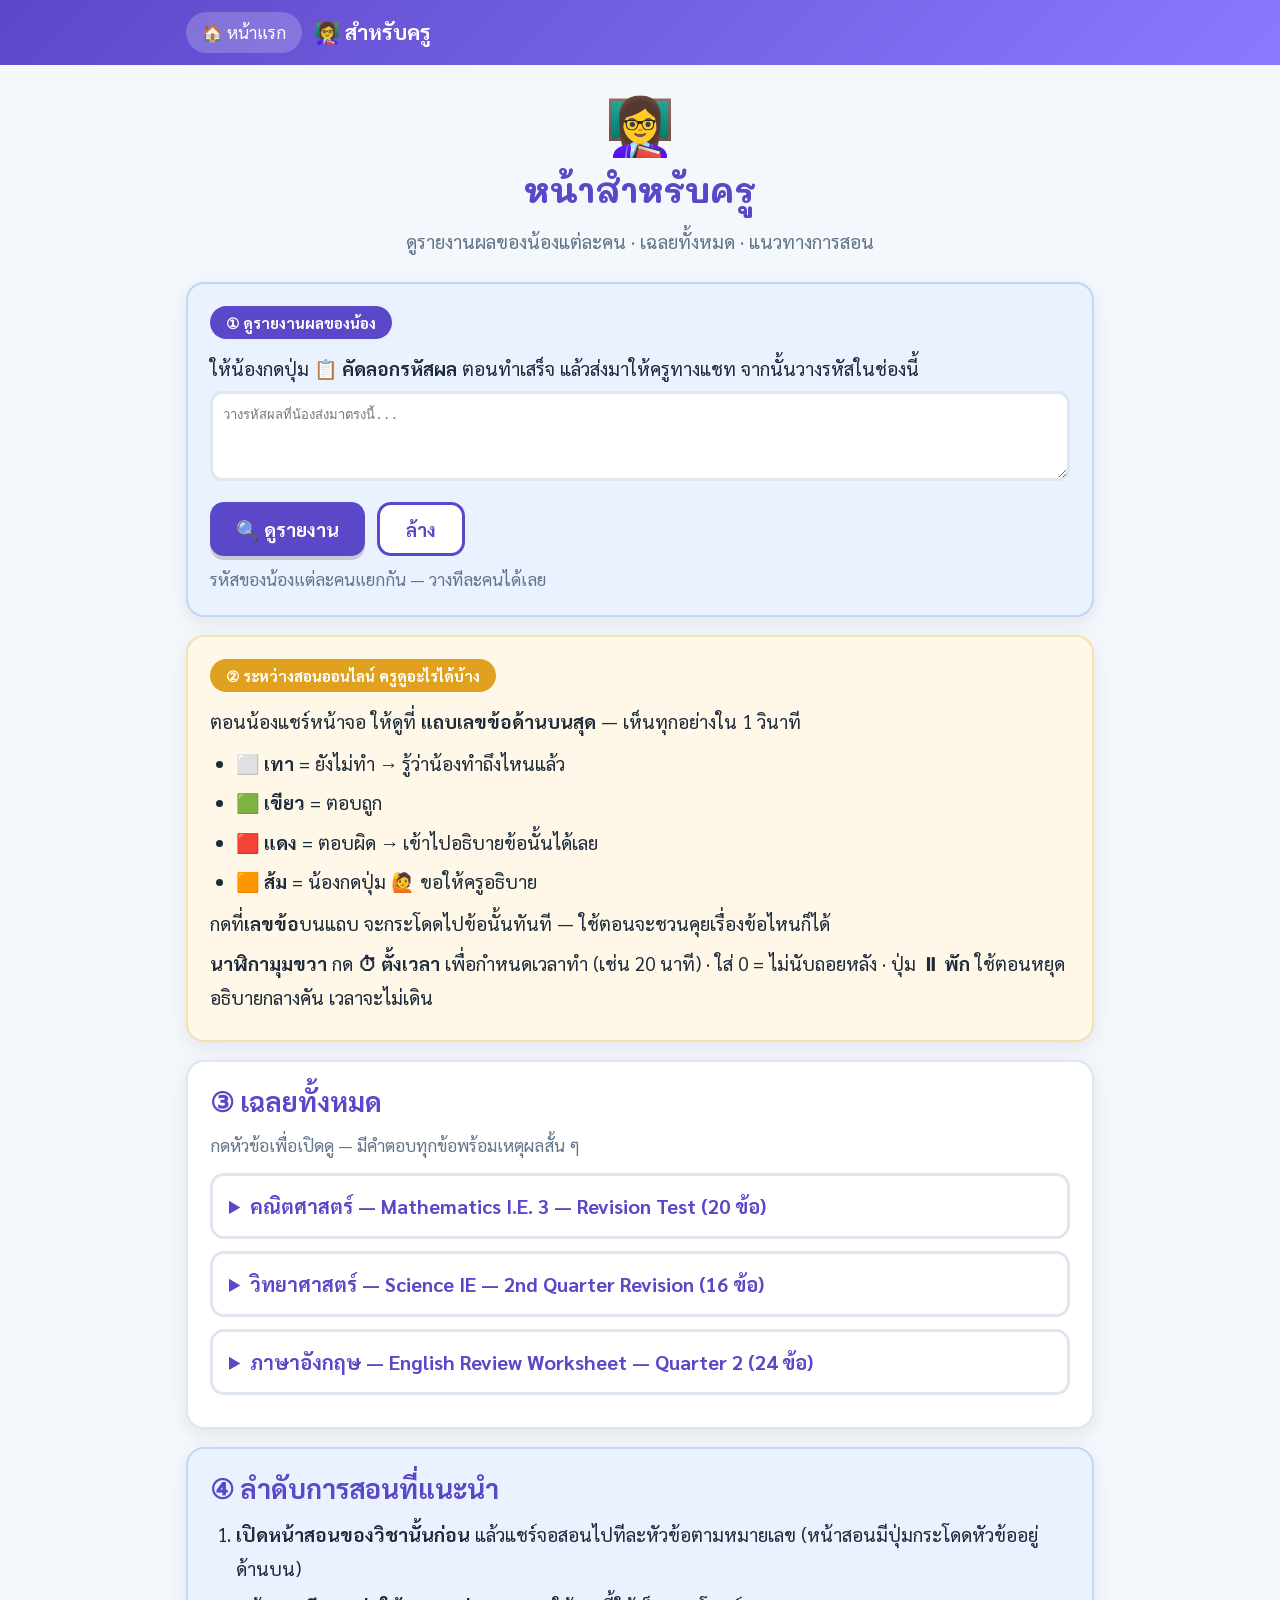
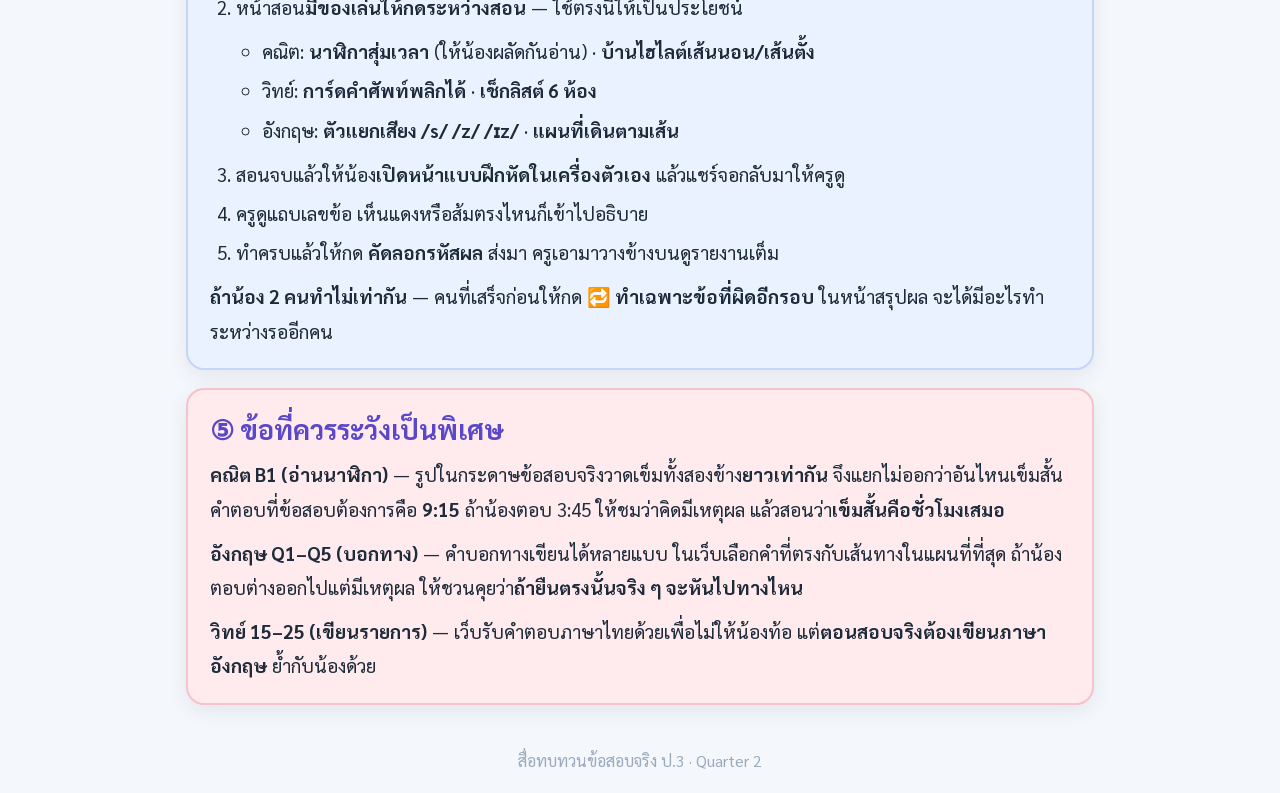
==== teacher.html @ d0d7b9e1 "Add files via upload" ====
<!DOCTYPE html>
<html lang="th">
<head>
<meta charset="utf-8">
<meta name="viewport" content="width=device-width, initial-scale=1, viewport-fit=cover">
<title>สำหรับครู — ทบทวนข้อสอบจริง ป.3</title>
<link rel="preconnect" href="https://fonts.googleapis.com">
<link rel="preconnect" href="https://fonts.gstatic.com" crossorigin>
<link href="https://fonts.googleapis.com/css2?family=Sarabun:wght@400;700&family=Mali:wght@600;700&family=Nunito:wght@700;800&display=swap" rel="stylesheet">
<link rel="stylesheet" href="assets/style.css">
<style>
  body.home { --theme:#5b48c8; --theme2:#8b7aff; }
  .rt { width:100%; border-collapse:collapse; margin:12px 0; font-size:17px; }
  .rt th, .rt td { border:2px solid var(--line); padding:7px 10px; text-align:left; }
  .rt th { background:#efecff; color:#4a38b0; }
  .rt tr.wrong td { background:#fff2f4; }
  .rt tr.slow td { background:#fff8e6; }
  .rt .badge { border-radius:999px; padding:2px 10px; font-size:15px; font-weight:700; }
  .b-ok { background:#d6f7e5; color:#0b6b3c; }
  .b-no { background:#ffe0e5; color:#9c1028; }
  .b-part { background:#e6f7ee; color:#0b6b3c; }
  .b-help { background:#ffeccd; color:#a35c00; }
  .keytable td, .keytable th { font-size:16px; padding:6px 9px; }
  .keytable .ans { color:var(--ok); font-weight:800; }
  details { background:#fff; border:3px solid var(--line); border-radius:14px; padding:12px 16px; margin:12px 0; }
  summary { font-weight:700; font-size:20px; cursor:pointer; color:var(--theme); }
</style>
</head>
<body class="home">

<header class="topbar">
  <div class="wrap">
    <a class="back" href="index.html">🏠 หน้าแรก</a>
    <h1>👩‍🏫 สำหรับครู</h1>
  </div>
</header>

<main class="wrap">

  <div class="hero">
    <div class="emoji">👩‍🏫</div>
    <h1>หน้าสำหรับครู</h1>
    <p>ดูรายงานผลของน้องแต่ละคน · เฉลยทั้งหมด · แนวทางการสอน</p>
  </div>

  <div class="card key">
    <span class="label">① ดูรายงานผลของน้อง</span>
    <p style="margin:6px 0">ให้น้องกดปุ่ม <b>📋 คัดลอกรหัสผล</b> ตอนทำเสร็จ แล้วส่งมาให้ครูทางแชท
      จากนั้นวางรหัสในช่องนี้</p>
    <textarea class="code" id="codeIn" placeholder="วางรหัสผลที่น้องส่งมาตรงนี้..."></textarea>
    <div class="btn-row" style="margin:12px 0 0">
      <button class="btn" id="go">🔍 ดูรายงาน</button>
      <button class="btn ghost" id="clr">ล้าง</button>
    </div>
    <p class="th" style="margin:8px 0 0">รหัสของน้องแต่ละคนแยกกัน — วางทีละคนได้เลย</p>
  </div>

  <div class="card" id="report" style="display:none"></div>

  <div class="card tip">
    <span class="label">② ระหว่างสอนออนไลน์ ครูดูอะไรได้บ้าง</span>
    <p style="margin:6px 0">ตอนน้องแชร์หน้าจอ ให้ดูที่ <b>แถบเลขข้อด้านบนสุด</b> — เห็นทุกอย่างใน 1 วินาที</p>
    <ul style="margin:8px 0">
      <li><b>⬜ เทา</b> = ยังไม่ทำ → รู้ว่าน้องทำถึงไหนแล้ว</li>
      <li><b>🟩 เขียว</b> = ตอบถูก</li>
      <li><b>🟥 แดง</b> = ตอบผิด → เข้าไปอธิบายข้อนั้นได้เลย</li>
      <li><b>🟧 ส้ม</b> = น้องกดปุ่ม 🙋 ขอให้ครูอธิบาย</li>
    </ul>
    <p style="margin:6px 0">กดที่<b>เลขข้อ</b>บนแถบ จะกระโดดไปข้อนั้นทันที — ใช้ตอนจะชวนคุยเรื่องข้อไหนก็ได้</p>
    <p style="margin:6px 0"><b>นาฬิกามุมขวา</b> กด <b>⏱ ตั้งเวลา</b> เพื่อกำหนดเวลาทำ (เช่น 20 นาที)
      · ใส่ 0 = ไม่นับถอยหลัง · ปุ่ม <b>⏸ พัก</b> ใช้ตอนหยุดอธิบายกลางคัน เวลาจะไม่เดิน</p>
  </div>

  <div class="card">
    <h2 style="margin-top:0">③ เฉลยทั้งหมด</h2>
    <p class="th">กดหัวข้อเพื่อเปิดดู — มีคำตอบทุกข้อพร้อมเหตุผลสั้น ๆ</p>
    <div id="keys"></div>
  </div>

  <div class="card key">
    <h2 style="margin-top:0">④ ลำดับการสอนที่แนะนำ</h2>
    <ol>
      <li><b>เปิดหน้าสอนของวิชานั้นก่อน</b> แล้วแชร์จอสอนไปทีละหัวข้อตามหมายเลข
        (หน้าสอนมีปุ่มกระโดดหัวข้ออยู่ด้านบน)</li>
      <li>หน้าสอน<b>มีของเล่นให้กดระหว่างสอน</b> — ใช้ตรงนี้ให้เป็นประโยชน์
        <ul>
          <li>คณิต: <b>นาฬิกาสุ่มเวลา</b> (ให้น้องผลัดกันอ่าน) · <b>บ้านไฮไลต์เส้นนอน/เส้นตั้ง</b></li>
          <li>วิทย์: <b>การ์ดคำศัพท์พลิกได้</b> · <b>เช็กลิสต์ 6 ห้อง</b></li>
          <li>อังกฤษ: <b>ตัวแยกเสียง /s/ /z/ /ɪz/</b> · <b>แผนที่เดินตามเส้น</b></li>
        </ul>
      </li>
      <li>สอนจบแล้วให้น้อง<b>เปิดหน้าแบบฝึกหัดในเครื่องตัวเอง</b> แล้วแชร์จอกลับมาให้ครูดู</li>
      <li>ครูดูแถบเลขข้อ เห็นแดงหรือส้มตรงไหนก็เข้าไปอธิบาย</li>
      <li>ทำครบแล้วให้กด <b>คัดลอกรหัสผล</b> ส่งมา ครูเอามาวางข้างบนดูรายงานเต็ม</li>
    </ol>
    <p><b>ถ้าน้อง 2 คนทำไม่เท่ากัน</b> — คนที่เสร็จก่อนให้กด
      <b>🔁 ทำเฉพาะข้อที่ผิดอีกรอบ</b> ในหน้าสรุปผล จะได้มีอะไรทำระหว่างรออีกคน</p>
  </div>

  <div class="card warn">
    <h2 style="margin-top:0">⑤ ข้อที่ควรระวังเป็นพิเศษ</h2>
    <p><b>คณิต B1 (อ่านนาฬิกา)</b> — รูปในกระดาษข้อสอบจริงวาดเข็มทั้งสองข้าง<b>ยาวเท่ากัน</b>
      จึงแยกไม่ออกว่าอันไหนเข็มสั้น คำตอบที่ข้อสอบต้องการคือ <b>9:15</b>
      ถ้าน้องตอบ 3:45 ให้ชมว่าคิดมีเหตุผล แล้วสอนว่า<b>เข็มสั้นคือชั่วโมงเสมอ</b></p>
    <p><b>อังกฤษ Q1–Q5 (บอกทาง)</b> — คำบอกทางเขียนได้หลายแบบ ในเว็บเลือกคำที่ตรงกับเส้นทางในแผนที่ที่สุด
      ถ้าน้องตอบต่างออกไปแต่มีเหตุผล ให้ชวนคุยว่า<b>ถ้ายืนตรงนั้นจริง ๆ จะหันไปทางไหน</b></p>
    <p><b>วิทย์ 15–25 (เขียนรายการ)</b> — เว็บรับคำตอบภาษาไทยด้วยเพื่อไม่ให้น้องท้อ
      แต่<b>ตอนสอบจริงต้องเขียนภาษาอังกฤษ</b> ย้ำกับน้องด้วย</p>
  </div>

  <p class="foot">สื่อทบทวนข้อสอบจริง ป.3 · Quarter 2</p>
</main>

<script src="assets/figures.js"></script>
<script src="assets/data-math.js"></script>
<script src="assets/data-science.js"></script>
<script src="assets/data-english.js"></script>
<script>
var SETS = { math: DATA_MATH, sci: DATA_SCIENCE, eng: DATA_ENGLISH };
var NAMES = { math: 'คณิตศาสตร์', sci: 'วิทยาศาสตร์', eng: 'ภาษาอังกฤษ' };
var KEY = 'กขคง';

function strip(h) { return String(h).replace(/<[^>]*>/g, '').replace(/\s+/g, ' ').trim(); }
function mmss(s) {
  s = Math.max(0, Math.round(s));
  var m = Math.floor(s / 60), r = s % 60;
  return (m < 10 ? '0' : '') + m + ':' + (r < 10 ? '0' : '') + r;
}
function answerOf(it) {
  if (it.t === 'mc') return KEY[it.a] + '. ' + strip(it.o[it.a]);
  if (it.t === 'bank' || it.t === 'fill') return it.ans[0];
  if (it.t === 'list') return 'ตอบได้หลายแบบ — เช่น ' +
    it.pool.slice(0, it.n).map(function (g) { return g[0]; }).join(', ');
  return '';
}

/* ---------------- เฉลยทั้งหมด ---------------- */
(function () {
  var out = '';
  Object.keys(SETS).forEach(function (k) {
    var d = SETS[k];
    out += '<details><summary>' + NAMES[k] + ' — ' + d.title + ' (' + d.items.length + ' ข้อ)</summary>' +
      '<div class="scroll"><table class="rt keytable"><tr><th>ข้อ</th><th>โจทย์</th><th>เฉลย</th><th>เรื่อง</th></tr>';
    d.items.forEach(function (it, i) {
      out += '<tr><td><b>' + (it.label || (i + 1)) + '</b></td><td>' + strip(it.q).slice(0, 90) +
        '</td><td class="ans">' + strip(answerOf(it)) + '</td><td>' + it.topic + '</td></tr>';
    });
    out += '</table></div></details>';
  });
  document.getElementById('keys').innerHTML = out;
})();

/* ---------------- ถอดรหัสผล ---------------- */
function decode(code) {
  var raw;
  try { raw = decodeURIComponent(escape(atob(code.trim()))); }
  catch (e) { raw = code.trim(); }
  if (raw.indexOf('RQ2|') !== 0) return null;
  var p = raw.split('|');
  if (p.length < 5) return null;
  return {
    subject: p[1], name: p[2], total: parseInt(p[3], 36) || 0,
    rows: p[4].split(',').map(function (c) {
      var m = c.match(/^([0-9a-z]+)([h.])([0-9a-z]*)$/);
      if (!m) return { got: 0, help: false, sec: 0 };
      return { got: parseInt(m[1], 36) || 0, help: m[2] === 'h', sec: parseInt(m[3], 36) || 0 };
    })
  };
}

document.getElementById('go').addEventListener('click', function () {
  var r = decode(document.getElementById('codeIn').value);
  var box = document.getElementById('report');
  if (!r || !SETS[r.subject]) {
    box.style.display = 'block';
    box.innerHTML = '<h2 style="margin-top:0;color:var(--no)">❌ อ่านรหัสไม่ได้</h2>' +
      '<p>ลองให้น้องกดปุ่ม <b>📋 คัดลอกรหัสผล</b> ใหม่อีกครั้ง แล้ววางทั้งก้อน ' +
      'อย่าให้มีช่องว่างหรือตัวอักษรอื่นปนมา</p>';
    return;
  }
  var d = SETS[r.subject], items = d.items;
  var maxPts = 0, got = 0, byT = {}, wrong = [], helps = [];
  items.forEach(function (it, i) {
    var pts = it.pts || 1, row = r.rows[i] || { got: 0, help: false, sec: 0 };
    maxPts += pts; got += row.got;
    byT[it.topic] = byT[it.topic] || { g: 0, m: 0 };
    byT[it.topic].g += row.got; byT[it.topic].m += pts;
    if (row.got < pts) wrong.push(it.label || (i + 1));
    if (row.help) helps.push(it.label || (i + 1));
  });
  var secs = r.rows.map(function (x) { return x.sec || 0; });
  var avg = secs.reduce(function (a, b) { return a + b; }, 0) / (secs.length || 1);

  var pc = Math.round(got / maxPts * 100);
  var h = '<h2 style="margin-top:0">📊 ' + (r.name || '-') + ' — ' + NAMES[r.subject] + '</h2>' +
    '<p style="font-size:22px">คะแนน <b style="font-size:30px;color:var(--theme)">' + got + '/' + maxPts +
    '</b> (' + pc + '%) &nbsp;·&nbsp; ใช้เวลารวม <b>' + mmss(r.total) + '</b></p>';

  h += '<h3>คะแนนแยกตามเรื่อง</h3><div class="bars">';
  Object.keys(byT).forEach(function (k) {
    var b = byT[k], p = b.m ? b.g / b.m : 0;
    h += '<div class="bar ' + (p >= 0.8 ? 'good' : (p < 0.6 ? 'weak' : '')) + '">' +
      '<span class="n">' + k + '</span><span class="v">' + b.g + '/' + b.m + '</span>' +
      '<span class="a">' + (p >= 0.8 ? 'แน่นแล้ว' : (p < 0.6 ? '⚠️ ต้องสอนซ้ำเรื่องนี้' : 'พอใช้ ควรทบทวน')) +
      '</span></div>';
  });
  h += '</div>';

  if (helps.length) h += '<div class="card warn" style="margin:14px 0"><span class="label">🙋 ข้อที่น้องขอให้อธิบาย</span>' +
    '<p style="margin:6px 0;font-size:21px"><b>ข้อ ' + helps.join(', ') + '</b></p></div>';

  h += '<h3>รายละเอียดทีละข้อ</h3><p class="th">แถวแดง = ตอบผิด · แถวเหลือง = ใช้เวลานานกว่าค่าเฉลี่ยมาก (จุดที่ลังเล)</p>';
  h += '<div class="scroll"><table class="rt"><tr><th>ข้อ</th><th>ผล</th><th>เวลา</th><th>โจทย์</th><th>เฉลย</th></tr>';
  items.forEach(function (it, i) {
    var pts = it.pts || 1, row = r.rows[i] || { got: 0, help: false, sec: 0 };
    var full = row.got >= pts, part = row.got > 0 && !full;
    var slow = row.sec > avg * 1.8 && row.sec > 20;
    var cls = !full ? 'wrong' : (slow ? 'slow' : '');
    var badge = full ? '<span class="badge b-ok">ถูก</span>'
      : part ? '<span class="badge b-part">' + row.got + '/' + pts + '</span>'
      : '<span class="badge b-no">ผิด</span>';
    if (row.help) badge += ' <span class="badge b-help">🙋</span>';
    h += '<tr class="' + cls + '"><td><b>' + (it.label || (i + 1)) + '</b></td><td>' + badge + '</td>' +
      '<td>' + mmss(row.sec) + (slow ? ' ⏳' : '') + '</td>' +
      '<td>' + strip(it.q).slice(0, 70) + '</td>' +
      '<td>' + strip(answerOf(it)).slice(0, 44) + '</td></tr>';
  });
  h += '</table></div>';

  h += '<div class="card ' + (wrong.length ? 'warn' : 'good') + '" style="margin:14px 0 0">' +
    '<span class="label">สรุปสิ่งที่ควรทำต่อ</span>' +
    (wrong.length
      ? '<p style="margin:6px 0">ข้อที่ต้องซ่อม: <b>' + wrong.join(', ') + '</b></p>' +
        '<p style="margin:6px 0">ให้น้องกลับไปอ่าน<b>หน้าสอน</b>เฉพาะเรื่องที่คะแนนต่ำกว่า 60% ' +
        'แล้วกด <b>🔁 ทำเฉพาะข้อที่ผิดอีกรอบ</b> ในหน้าสรุปผล</p>'
      : '<p style="margin:6px 0">🎉 ถูกหมดทุกข้อ! ไปต่อวิชาอื่นได้เลย</p>') + '</div>';

  box.style.display = 'block';
  box.innerHTML = h;
  box.scrollIntoView({ behavior: 'smooth' });
});

document.getElementById('clr').addEventListener('click', function () {
  document.getElementById('codeIn').value = '';
  document.getElementById('report').style.display = 'none';
});
</script>
</body>
</html>
---- assets/style.css ----
/* ============================================================
   Review Quarter 2 — สื่อทบทวนข้อสอบจริง ป.3
   ใช้ร่วมกันทุกหน้า
   ============================================================ */
:root {
  --ink: #1d2b3a;
  --ink-soft: #62748a;
  --line: #dfe6ef;
  --bg: #f4f7fb;
  --card: #ffffff;

  --ok: #17a05e;
  --ok-soft: #e4f7ed;
  --no: #e0364f;
  --no-soft: #ffeaed;
  --help: #f08c1a;
  --help-soft: #fff3e0;

  --math: #3b5bdb;
  --math-2: #6f8bff;
  --sci: #12866b;
  --sci-2: #37bd98;
  --eng: #d6336c;
  --eng-2: #ff7aa8;

  --radius: 18px;
  --shadow: 0 6px 20px rgba(29, 43, 58, .08);
  --font-th: 'Sarabun', -apple-system, BlinkMacSystemFont, 'Segoe UI', sans-serif;
  --font-fun: 'Mali', 'Sarabun', cursive;
}

* { box-sizing: border-box; }
html { -webkit-text-size-adjust: 100%; scroll-behavior: smooth; }
body {
  margin: 0; background: var(--bg); color: var(--ink);
  font-family: var(--font-th); font-size: 19px; line-height: 1.8;
}
.wrap { max-width: 940px; margin: 0 auto; padding: 0 16px; }
a { color: inherit; }

/* ---------- theme per subject ---------- */
body.math { --theme: var(--math); --theme2: var(--math-2); }
body.sci  { --theme: var(--sci);  --theme2: var(--sci-2); }
body.eng  { --theme: var(--eng);  --theme2: var(--eng-2); }
body.home { --theme: #5b48c8;     --theme2: #8b7aff; }

/* ---------- top bar ---------- */
.topbar {
  background: linear-gradient(135deg, var(--theme, #5b48c8), var(--theme2, #8b7aff));
  color: #fff; padding: 12px 0; position: relative;
}
.topbar .wrap { display: flex; align-items: center; gap: 12px; flex-wrap: wrap; }
.topbar h1 { font-size: 21px; margin: 0; font-weight: 700; flex: 1 1 auto; }
.topbar a { color: #fff; text-decoration: none; }
.topbar .back {
  background: rgba(255,255,255,.2); border-radius: 999px;
  padding: 5px 16px; font-size: 17px; white-space: nowrap;
}
.topbar .back:active { background: rgba(255,255,255,.34); }

/* ---------- hero ---------- */
.hero { text-align: center; padding: 30px 0 6px; }
.hero .emoji { font-size: 56px; line-height: 1; }
.hero h1 { font-family: var(--font-fun); font-size: 34px; margin: 8px 0 4px; color: var(--theme); }
.hero p { color: var(--ink-soft); margin: 0; }

/* ---------- cards ---------- */
.card {
  background: var(--card); border: 2px solid var(--line); border-radius: var(--radius);
  padding: 20px 22px; margin: 18px 0; box-shadow: var(--shadow);
}
.card > :first-child { margin-top: 0; }
.card > :last-child { margin-bottom: 0; }
.card.tip  { background: #fff8e8; border-color: #f6e0ad; }
.card.warn { background: var(--no-soft); border-color: #f6c3cb; }
.card.key  { background: #eaf2ff; border-color: #c2d6f7; }
.card.good { background: var(--ok-soft); border-color: #b4e5cd; }
.label {
  display: inline-block; background: var(--theme); color: #fff;
  border-radius: 999px; padding: 3px 16px; font-size: 15px; font-weight: 700; margin-bottom: 6px;
}
.card.tip  .label { background: #e0a020; }
.card.warn .label { background: var(--no); }
.card.good .label { background: var(--ok); }

h2 { font-size: 27px; margin: 34px 0 8px; color: var(--theme); line-height: 1.4; }
h2 .num {
  display: inline-flex; align-items: center; justify-content: center;
  width: 40px; height: 40px; border-radius: 12px; background: var(--theme);
  color: #fff; font-size: 22px; margin-right: 10px; vertical-align: -6px;
}
h3 { font-size: 22px; margin: 22px 0 6px; }
p { margin: 10px 0; }
ul, ol { margin: 10px 0; padding-left: 26px; }
li { margin: 5px 0; }
b, strong { color: inherit; }
.th { color: var(--ink-soft); font-size: 17px; }
.hl { background: #fff0a6; padding: 0 5px; border-radius: 5px; }
.en { font-family: 'Nunito', var(--font-th); font-weight: 700; }

/* ---------- tables ---------- */
table { width: 100%; border-collapse: collapse; margin: 14px 0; font-size: 18px; }
th, td { border: 2px solid var(--line); padding: 9px 12px; text-align: left; vertical-align: middle; }
th { background: #e9eefa; color: var(--theme); }
.scroll { overflow-x: auto; -webkit-overflow-scrolling: touch; margin: 14px -16px; padding: 0 16px; }

/* ---------- buttons ---------- */
.btn {
  display: inline-block; background: var(--theme); color: #fff; border: none;
  border-radius: 14px; padding: 12px 26px; font-family: inherit; font-size: 19px;
  font-weight: 700; cursor: pointer; text-decoration: none; box-shadow: 0 4px 0 rgba(0,0,0,.16);
}
.btn:active { transform: translateY(3px); box-shadow: 0 1px 0 rgba(0,0,0,.16); }
.btn.ghost { background: #fff; color: var(--theme); border: 3px solid var(--theme); box-shadow: none; }
.btn.small { font-size: 16px; padding: 8px 18px; box-shadow: none; }
.btn:disabled { opacity: .45; cursor: default; }
.btn-row { display: flex; gap: 12px; flex-wrap: wrap; margin: 24px 0; }

/* ---------- subject menu (home) ---------- */
.subjects { display: grid; gap: 18px; grid-template-columns: repeat(auto-fit, minmax(270px, 1fr)); margin: 22px 0; }
.subj {
  display: block; text-decoration: none; color: inherit; background: #fff;
  border: 3px solid var(--line); border-top-width: 10px; border-radius: 20px;
  padding: 20px; box-shadow: var(--shadow); transition: transform .15s;
}
.subj:hover { transform: translateY(-4px); }
.subj .emo { font-size: 44px; line-height: 1; }
.subj .t { font-family: var(--font-fun); font-size: 24px; margin: 6px 0 2px; }
.subj .d { color: var(--ink-soft); font-size: 17px; }
.subj .pills { display: flex; gap: 8px; margin-top: 12px; flex-wrap: wrap; }
.subj .pill {
  background: #eef2f8; border-radius: 999px; padding: 4px 14px; font-size: 15px; font-weight: 700;
}
.subj.m { border-color: #c9d4f8; border-top-color: var(--math); }
.subj.m .t, .subj.m .pill.go { color: #fff; background: var(--math); }
.subj.s { border-color: #bfe6da; border-top-color: var(--sci); }
.subj.s .t, .subj.s .pill.go { color: #fff; background: var(--sci); }
.subj.e { border-color: #f9c9da; border-top-color: var(--eng); }
.subj.e .t, .subj.e .pill.go { color: #fff; background: var(--eng); }
.subj .t { background: none !important; }
.subj.m .t { color: var(--math); }
.subj.s .t { color: var(--sci); }
.subj.e .t { color: var(--eng); }

/* ============================================================
   แถบสถานะ (ครูดูจากหน้าจอที่แชร์ได้ทันที)
   ============================================================ */
.statusbar {
  position: sticky; top: 0; z-index: 30;
  background: linear-gradient(135deg, var(--theme), var(--theme2));
  color: #fff; box-shadow: 0 4px 14px rgba(0,0,0,.18);
}
.statusbar .row1 {
  display: flex; gap: 14px; align-items: center; flex-wrap: wrap;
  padding: 9px 16px; max-width: 940px; margin: 0 auto;
}
.statusbar .who { font-weight: 700; font-size: 18px; }
.statusbar .stat { font-size: 17px; }
.statusbar .stat b { font-size: 21px; }
.statusbar .clock {
  background: rgba(255,255,255,.22); border-radius: 999px; padding: 4px 16px;
  font-family: 'Nunito', monospace; font-size: 21px; font-weight: 800; letter-spacing: 1px;
}
.statusbar .clock.warn { background: #ffd34d; color: #6b4a00; }
.statusbar .clock.over { background: var(--no); }
.statusbar .mini {
  background: rgba(255,255,255,.2); border: 2px solid rgba(255,255,255,.45); color: #fff;
  border-radius: 999px; padding: 3px 14px; font-family: inherit; font-size: 15px;
  font-weight: 700; cursor: pointer;
}
.statusbar .mini:active { transform: scale(.96); }
.statusbar .spacer { flex: 1 1 auto; }

/* แถบเลขข้อ */
.strip {
  display: flex; gap: 5px; flex-wrap: wrap; padding: 0 16px 9px;
  max-width: 940px; margin: 0 auto;
}
.strip .dot {
  width: 30px; height: 30px; border-radius: 9px; border: none;
  background: rgba(255,255,255,.28); color: #fff;
  font-family: 'Nunito', sans-serif; font-size: 14px; font-weight: 800; cursor: pointer;
}
.strip .dot.ok   { background: #2ee08a; color: #06452a; }
.strip .dot.no   { background: #ff8095; color: #5c0011; }
.strip .dot.part { background: #bff0d0; color: #06452a; }
.strip .dot.help { background: #ffc251; color: #6b4a00; }
.strip .dot:active { transform: scale(.9); }

/* รายการข้อที่ขอความช่วยเหลือ */
.helpbox {
  display: none; background: var(--help-soft); border: 3px solid #f6cf95;
  border-radius: 16px; padding: 14px 18px; margin: 16px 0;
}
.helpbox.show { display: block; }
.helpbox b { color: #a35c00; }
.helpbox .chips { display: flex; gap: 8px; flex-wrap: wrap; margin-top: 8px; }
.helpbox .chips button {
  background: #fff; border: 2px solid var(--help); color: #a35c00; border-radius: 999px;
  padding: 4px 16px; font-family: inherit; font-size: 16px; font-weight: 700; cursor: pointer;
}

/* ============================================================
   ข้อสอบ
   ============================================================ */
.q {
  background: #fff; border: 3px solid var(--line); border-radius: var(--radius);
  padding: 18px 20px; margin: 20px 0; box-shadow: var(--shadow); scroll-margin-top: 118px;
}
.q.ok   { border-color: var(--ok); background: #f6fffa; }
.q.no   { border-color: var(--no); background: #fffafb; }
.q.help { border-color: var(--help); background: #fffcf5; }

.q .head { display: flex; gap: 10px; align-items: flex-start; }
.q .qnum {
  flex: none; width: 40px; height: 40px; border-radius: 12px; background: var(--theme);
  color: #fff; display: flex; align-items: center; justify-content: center;
  font-family: 'Nunito', sans-serif; font-size: 20px; font-weight: 800;
}
.q .qtext { font-size: 21px; font-weight: 700; flex: 1 1 auto; }
.q .qsub { color: var(--ink-soft); font-size: 17px; margin: 6px 0 0 50px; }
.q .fig { text-align: center; margin: 14px 0; }
.q .fig svg { max-width: 100%; height: auto; }

.opts { display: grid; gap: 10px; margin-top: 14px; }
.opts.two { grid-template-columns: 1fr 1fr; }
@media (max-width: 560px) { .opts.two { grid-template-columns: 1fr; } }
.opt {
  display: flex; gap: 12px; align-items: center; text-align: left;
  background: #fff; border: 3px solid var(--line); border-radius: 14px;
  padding: 11px 15px; font-family: inherit; font-size: 19px; cursor: pointer; color: inherit;
}
.opt:hover:not(:disabled) { border-color: var(--theme); background: #f7faff; }
.opt:active:not(:disabled) { transform: scale(.99); }
.opt .k {
  flex: none; width: 34px; height: 34px; border-radius: 10px; background: #eef2f8;
  display: flex; align-items: center; justify-content: center; font-weight: 800; font-size: 17px;
}
.opt:disabled { cursor: default; }
.opt.correct { background: var(--ok-soft); border-color: var(--ok); font-weight: 700; }
.opt.correct .k { background: var(--ok); color: #fff; }
.opt.wrong { background: var(--no-soft); border-color: var(--no); }
.opt.wrong .k { background: var(--no); color: #fff; }
.opt.dim { opacity: .45; }

.fill { display: flex; gap: 10px; align-items: center; flex-wrap: wrap; margin-top: 14px; }
.fill input {
  font-family: inherit; font-size: 21px; font-weight: 700; padding: 10px 14px;
  border: 3px solid var(--line); border-radius: 12px; background: #fff; min-width: 140px; flex: 0 1 260px;
}
.fill input:focus { outline: none; border-color: var(--theme); }
.fill input.ok { border-color: var(--ok); background: var(--ok-soft); }
.fill input.no { border-color: var(--no); background: var(--no-soft); }
.fill .unit { font-weight: 700; color: var(--ink-soft); }

/* ช่องคำ (word bank) */
.bank { display: flex; gap: 8px; flex-wrap: wrap; margin: 12px 0 4px; }
.bank button {
  background: #fff; border: 3px solid var(--line); border-radius: 999px;
  padding: 7px 18px; font-family: inherit; font-size: 18px; font-weight: 700; cursor: pointer;
}
.bank button:hover:not(:disabled) { border-color: var(--theme); }
.bank button.sel { background: var(--theme); border-color: var(--theme); color: #fff; }
.bank button:disabled { opacity: .5; cursor: default; }

/* รายการ (เขียนหลายบรรทัด) */
.listq { display: grid; gap: 8px; margin-top: 14px; }
.listq input {
  font-family: inherit; font-size: 19px; padding: 9px 14px;
  border: 3px solid var(--line); border-radius: 12px; width: 100%;
}
.listq input:focus { outline: none; border-color: var(--theme); }
.listq input.ok { border-color: var(--ok); background: var(--ok-soft); }
.listq input.no { border-color: var(--no); background: var(--no-soft); }

/* เฉลย */
.fb { display: none; margin-top: 16px; border-radius: 14px; padding: 15px 18px; font-size: 18px; }
.fb.show { display: block; animation: pop .22s ease-out; }
.fb.ok { background: var(--ok-soft); border: 3px solid var(--ok); }
.fb.no { background: var(--no-soft); border: 3px solid var(--no); }
.fb .h { font-size: 20px; font-weight: 700; margin-bottom: 6px; }
.fb.ok .h { color: #0b6b3c; }
.fb.no .h { color: #9c1028; }
.fb ol, .fb ul { margin: 8px 0; padding-left: 24px; }
.fb .step { background: rgba(255,255,255,.72); border-radius: 10px; padding: 8px 12px; margin: 6px 0; }
.fb .step b { color: var(--theme); }
@keyframes pop { from { transform: scale(.97); opacity: 0 } to { transform: scale(1); opacity: 1 } }

.qbtns { display: flex; gap: 10px; flex-wrap: wrap; margin-top: 14px; align-items: center; }
.helpbtn {
  background: #fff; border: 3px solid var(--help); color: #a35c00; border-radius: 999px;
  padding: 7px 18px; font-family: inherit; font-size: 16px; font-weight: 700; cursor: pointer;
}
.helpbtn:active { transform: scale(.97); }
.helpbtn.on { background: var(--help); color: #fff; }

/* ---------- ผลสอบ ---------- */
.result { display: none; }
.result.show { display: block; }
.result .big {
  font-family: var(--font-fun); font-size: 58px; text-align: center; color: var(--theme); line-height: 1.1;
}
.result .msg { text-align: center; font-size: 21px; margin: 4px 0 18px; }
.bars { display: grid; gap: 12px; margin: 16px 0; }
.bar {
  display: flex; gap: 12px; align-items: center; flex-wrap: wrap;
  background: #fff; border: 3px solid var(--line); border-radius: 14px; padding: 12px 16px;
}
.bar.good { border-color: var(--ok); background: var(--ok-soft); }
.bar.weak { border-color: var(--no); background: var(--no-soft); }
.bar .n { font-weight: 700; flex: 1 1 210px; }
.bar .v { font-family: 'Nunito', sans-serif; font-size: 22px; font-weight: 800; }
.bar .a { flex: 1 1 100%; font-size: 17px; color: var(--ink-soft); }

.code {
  width: 100%; min-height: 90px; font-family: monospace; font-size: 13px;
  border: 3px solid var(--line); border-radius: 12px; padding: 10px; resize: vertical;
}

/* ---------- ยินดีด้วย ---------- */
.confetti { position: fixed; inset: 0; pointer-events: none; z-index: 60; overflow: hidden; display: none; }
.confetti.go { display: block; }
.confetti i {
  position: absolute; width: 11px; height: 17px; border-radius: 3px;
  animation: fall linear forwards;
}
@keyframes fall {
  from { transform: translateY(-40px) rotate(0deg); opacity: 1 }
  to   { transform: translateY(105vh) rotate(720deg); opacity: .9 }
}

/* ---------- misc ---------- */
.foot { text-align: center; color: #9aaabd; font-size: 16px; margin: 42px 0 18px; }
.grid2 { display: grid; gap: 16px; grid-template-columns: 1fr 1fr; }
@media (max-width: 640px) { .grid2 { grid-template-columns: 1fr; } }
.figrow { display: flex; gap: 18px; flex-wrap: wrap; justify-content: center; align-items: center; margin: 14px 0; }
.figcard {
  background: #fff; border: 3px solid var(--line); border-radius: 16px; padding: 12px; text-align: center;
}
.figcard .cap { font-size: 17px; color: var(--ink-soft); margin-top: 6px; }

@media print {
  .statusbar, .btn-row, .helpbtn, .qbtns, .strip { display: none !important; }
  .q { break-inside: avoid; }
}

/* ---------- การ์ดพลิก (ใช้ในหน้าสอน) ---------- */
.dcards { display: grid; gap: 12px; grid-template-columns: repeat(auto-fit, minmax(180px, 1fr)); margin: 14px 0; }
.dcard {
  background: #fff; border: 3px dashed #9fb0c4; border-radius: 16px;
  padding: 14px; text-align: center; cursor: pointer; user-select: none;
}
.dcard:hover { border-color: var(--theme); background: #f6f9ff; }
.dcard .f { font-size: 21px; font-weight: 700; }
.dcard .b { display: none; margin-top: 6px; font-size: 18px; color: var(--ok); font-weight: 700; }
.dcard.open { border-style: solid; border-color: var(--ok); background: var(--ok-soft); }
.dcard.open .b { display: block; }
.dcard .emo { font-size: 34px; line-height: 1.2; }

/* ---------- ตัวแยกเสียง ---------- */
.sounds { display: flex; gap: 8px; flex-wrap: wrap; margin: 12px 0; }
.sounds button {
  background: #fff; border: 3px solid var(--line); border-radius: 999px;
  padding: 8px 20px; font-family: 'Nunito', sans-serif; font-size: 19px; font-weight: 700; cursor: pointer;
}
.sounds button.s1 { background: #ffe8ec; border-color: var(--no); color: #9c1028; }
.sounds button.s2 { background: #e6f2ff; border-color: #3b5bdb; color: #22378c; }
.sounds button.s3 { background: #fff3e0; border-color: var(--help); color: #a35c00; }
.slegend { display: flex; gap: 14px; flex-wrap: wrap; font-size: 17px; margin-top: 6px; }
.slegend span { border-radius: 999px; padding: 3px 14px; font-weight: 700; }
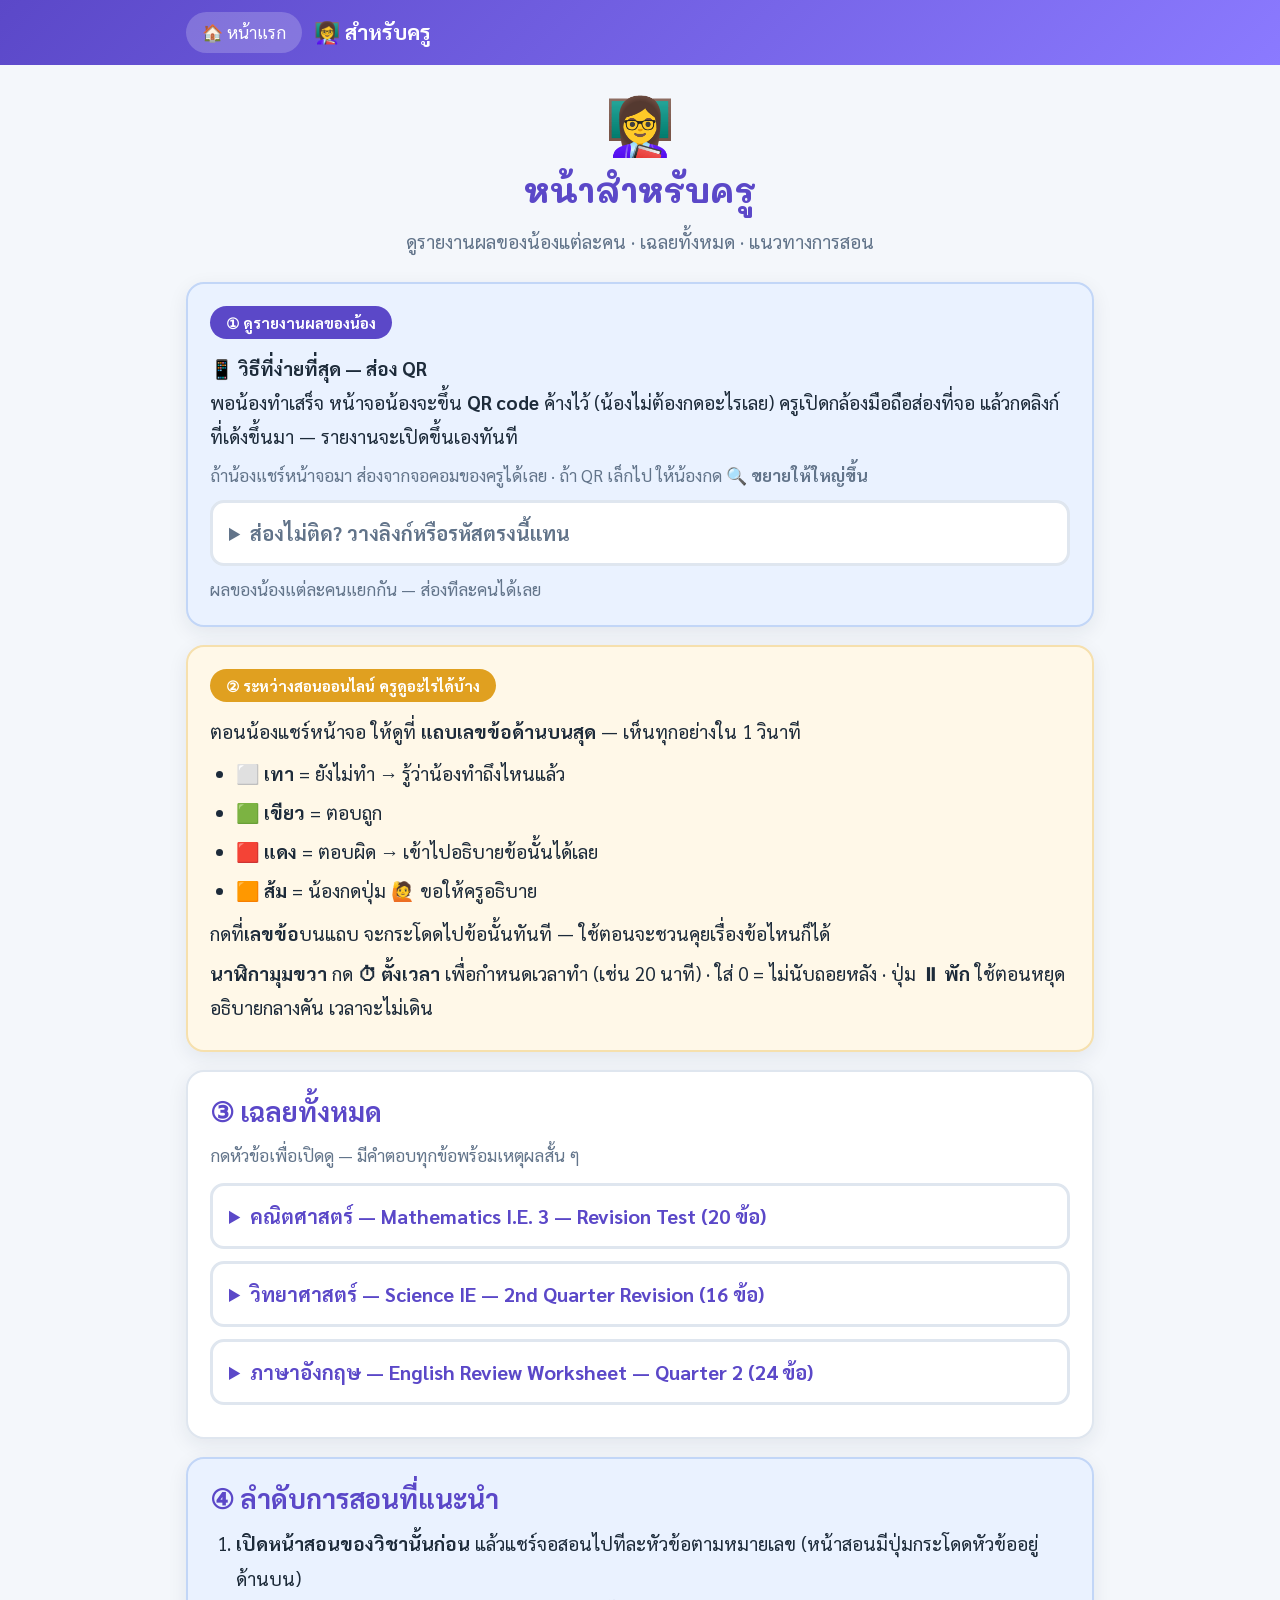
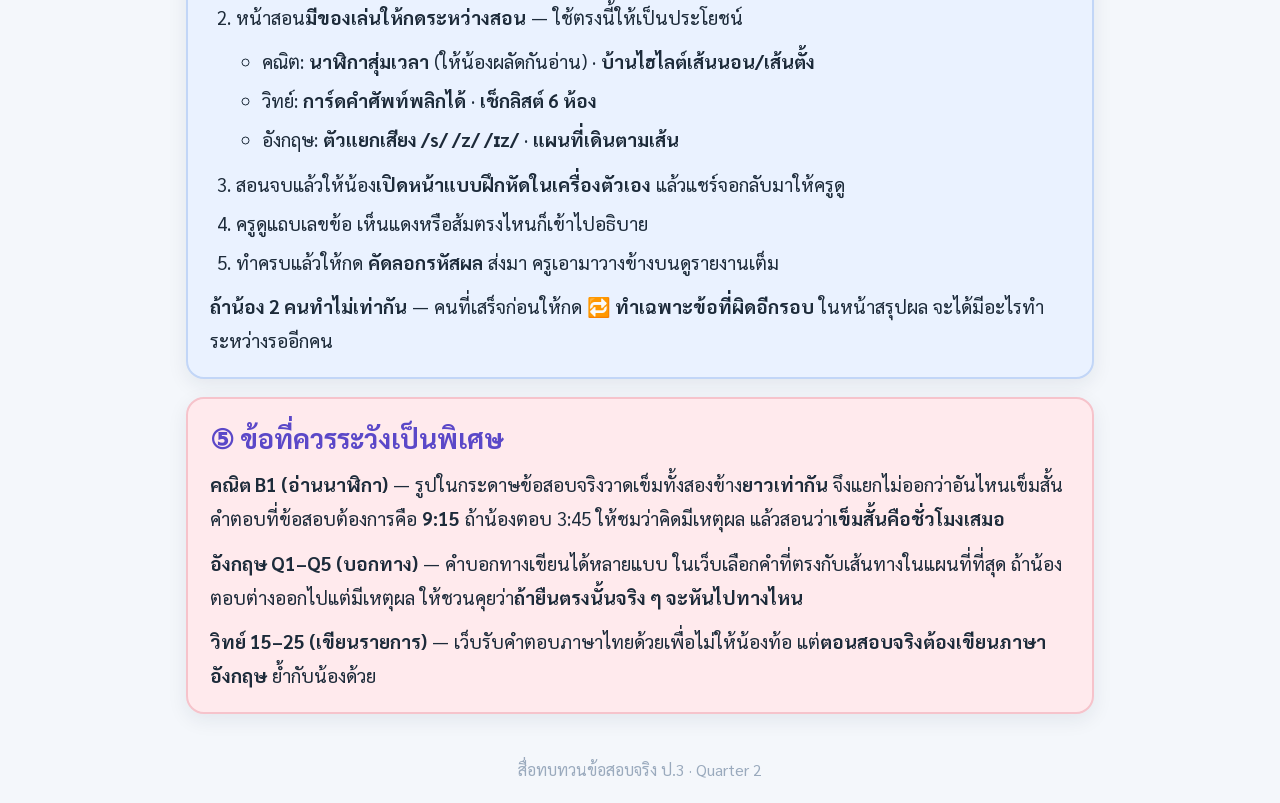
==== commit bb3e88dd: "Add files via upload" ====
--- a/teacher.html
+++ b/teacher.html
@@ -45,14 +45,20 @@
 
   <div class="card key">
     <span class="label">① ดูรายงานผลของน้อง</span>
-    <p style="margin:6px 0">ให้น้องกดปุ่ม <b>📋 คัดลอกรหัสผล</b> ตอนทำเสร็จ แล้วส่งมาให้ครูทางแชท
-      จากนั้นวางรหัสในช่องนี้</p>
-    <textarea class="code" id="codeIn" placeholder="วางรหัสผลที่น้องส่งมาตรงนี้..."></textarea>
-    <div class="btn-row" style="margin:12px 0 0">
-      <button class="btn" id="go">🔍 ดูรายงาน</button>
-      <button class="btn ghost" id="clr">ล้าง</button>
-    </div>
-    <p class="th" style="margin:8px 0 0">รหัสของน้องแต่ละคนแยกกัน — วางทีละคนได้เลย</p>
+    <p style="margin:6px 0"><b>📱 วิธีที่ง่ายที่สุด — ส่อง QR</b><br>
+      พอน้องทำเสร็จ หน้าจอน้องจะขึ้น <b>QR code</b> ค้างไว้ (น้องไม่ต้องกดอะไรเลย)
+      ครูเปิดกล้องมือถือส่องที่จอ แล้วกดลิงก์ที่เด้งขึ้นมา — รายงานจะเปิดขึ้นเองทันที</p>
+    <p class="th" style="margin:6px 0">ถ้าน้องแชร์หน้าจอมา ส่องจากจอคอมของครูได้เลย ·
+      ถ้า QR เล็กไป ให้น้องกด <b>🔍 ขยายให้ใหญ่ขึ้น</b></p>
+    <details style="margin:10px 0 0">
+      <summary style="cursor:pointer;font-weight:700;color:var(--ink-soft)">ส่องไม่ติด? วางลิงก์หรือรหัสตรงนี้แทน</summary>
+      <textarea class="code" id="codeIn" placeholder="วางลิงก์ (หรือรหัสผล) ที่น้องส่งมาตรงนี้..."></textarea>
+      <div class="btn-row" style="margin:12px 0 0">
+        <button class="btn" id="go">🔍 ดูรายงาน</button>
+        <button class="btn ghost" id="clr">ล้าง</button>
+      </div>
+    </details>
+    <p class="th" style="margin:8px 0 0">ผลของน้องแต่ละคนแยกกัน — ส่องทีละคนได้เลย</p>
   </div>
 
   <div class="card" id="report" style="display:none"></div>
@@ -151,10 +157,44 @@
 })();
 
 /* ---------------- ถอดรหัสผล ---------------- */
+var SUBJ_CH = { m: 'math', s: 'sci', e: 'eng' };
+
+/* รหัสแบบใหม่ (สั้น อยู่หลัง # ในลิงก์ QR):
+   2 + วิชา(1) + เวลารวม base36(3) + [คะแนน(1) + วินาที base36(2)] ต่อข้อ + '~' + ชื่อ(base64url) */
+function decodeV2(code) {
+  var m = code.match(/^2([mse])([0-9a-z]{3})((?:[0-9A-J][0-9a-z]{2})+)(?:~([A-Za-z0-9\-_]*))?$/);
+  if (!m) return null;
+  var name = '';
+  if (m[4]) {
+    try {
+      var b = m[4].replace(/-/g, '+').replace(/_/g, '/');
+      while (b.length % 4) b += '=';
+      name = decodeURIComponent(escape(atob(b)));
+    } catch (e) { name = ''; }
+  }
+  var rows = [];
+  for (var i = 0; i < m[3].length; i += 3) {
+    var g = m[3].charAt(i), help = /[A-J]/.test(g);
+    rows.push({
+      got: help ? g.charCodeAt(0) - 65 : parseInt(g, 10),
+      help: help,
+      sec: parseInt(m[3].substr(i + 1, 2), 36) || 0
+    });
+  }
+  return { subject: SUBJ_CH[m[1]], name: name || '-', total: parseInt(m[2], 36) || 0, rows: rows };
+}
+
 function decode(code) {
+  code = String(code || '').trim();
+  var hash = code.indexOf('#');                 /* วางมาทั้งลิงก์ก็ได้ ตัดเอาเฉพาะหลัง # */
+  if (hash >= 0) code = code.slice(hash + 1);
+  code = code.replace(/\s+/g, '');
+  var v2 = decodeV2(code);
+  if (v2) return v2;
+
   var raw;
-  try { raw = decodeURIComponent(escape(atob(code.trim()))); }
-  catch (e) { raw = code.trim(); }
+  try { raw = decodeURIComponent(escape(atob(code))); }
+  catch (e) { raw = code; }
   if (raw.indexOf('RQ2|') !== 0) return null;
   var p = raw.split('|');
   if (p.length < 5) return null;
@@ -168,8 +208,8 @@
   };
 }
 
-document.getElementById('go').addEventListener('click', function () {
-  var r = decode(document.getElementById('codeIn').value);
+function showReport(codeText) {
+  var r = decode(codeText);
   var box = document.getElementById('report');
   if (!r || !SETS[r.subject]) {
     box.style.display = 'block';
@@ -238,12 +278,28 @@
   box.style.display = 'block';
   box.innerHTML = h;
   box.scrollIntoView({ behavior: 'smooth' });
+}
+
+document.getElementById('go').addEventListener('click', function () {
+  showReport(document.getElementById('codeIn').value);
 });
 
 document.getElementById('clr').addEventListener('click', function () {
   document.getElementById('codeIn').value = '';
   document.getElementById('report').style.display = 'none';
+  if (location.hash) history.replaceState(null, '', location.pathname);
 });
+
+/* ---- ครูส่อง QR แล้วมาถึงหน้านี้พร้อมผลในลิงก์ → แสดงรายงานให้เลย ---- */
+function fromHash() {
+  var hh = location.hash.replace(/^#/, '');
+  if (!hh) return;
+  if (!decode(hh)) return;
+  document.getElementById('codeIn').value = hh;
+  showReport(hh);
+}
+window.addEventListener('hashchange', fromHash);
+fromHash();
 </script>
 </body>
 </html>
--- a/assets/style.css
+++ b/assets/style.css
@@ -368,3 +368,40 @@
 .sounds button.s3 { background: #fff3e0; border-color: var(--help); color: #a35c00; }
 .slegend { display: flex; gap: 14px; flex-wrap: wrap; font-size: 17px; margin-top: 6px; }
 .slegend span { border-radius: 999px; padding: 3px 14px; font-weight: 700; }
+
+/* ---------- QR ส่งผลให้ครู ---------- */
+.qrwrap {
+  display: flex; gap: 20px; align-items: center; flex-wrap: wrap;
+  background: #fff; border: 3px solid var(--line); border-radius: 18px;
+  padding: 16px; margin: 10px 0 6px;
+}
+.qrimg {
+  flex: 0 0 auto; padding: 0; border: 0; background: none; cursor: zoom-in;
+  line-height: 0; border-radius: 12px;
+}
+.qrimg svg { width: 260px; height: 260px; display: block; border-radius: 10px; }
+.qrimg:focus-visible { outline: 4px solid var(--theme); outline-offset: 3px; }
+.qrsay { flex: 1 1 240px; min-width: 220px; }
+.qrlead { font-family: var(--font-fun); font-size: 23px; line-height: 1.5; margin: 0 0 6px; }
+.btn.sm { font-size: 17px; padding: 8px 16px; margin-top: 8px; }
+.fallback { margin-top: 10px; }
+.fallback summary {
+  cursor: pointer; font-weight: 700; color: var(--ink-soft);
+  font-size: 17px; padding: 6px 0;
+}
+.fallback .code { min-height: 64px; margin: 6px 0 8px; }
+.qrover {
+  position: fixed; inset: 0; z-index: 90; display: flex; cursor: zoom-out;
+  align-items: center; justify-content: center; padding: 20px;
+  background: rgba(16, 24, 32, .82);
+}
+.qrcard {
+  background: #fff; border-radius: 20px; padding: 18px; text-align: center;
+  max-width: min(92vw, 560px);
+}
+.qrcard svg { width: min(78vw, 66vh, 460px); height: auto; display: block; margin: 0 auto; }
+.qrcard p { margin: 12px 0 0; color: var(--ink-soft); font-size: 17px; }
+@media (max-width: 560px) {
+  .qrimg svg { width: 218px; height: 218px; }
+  .qrlead { font-size: 21px; }
+}
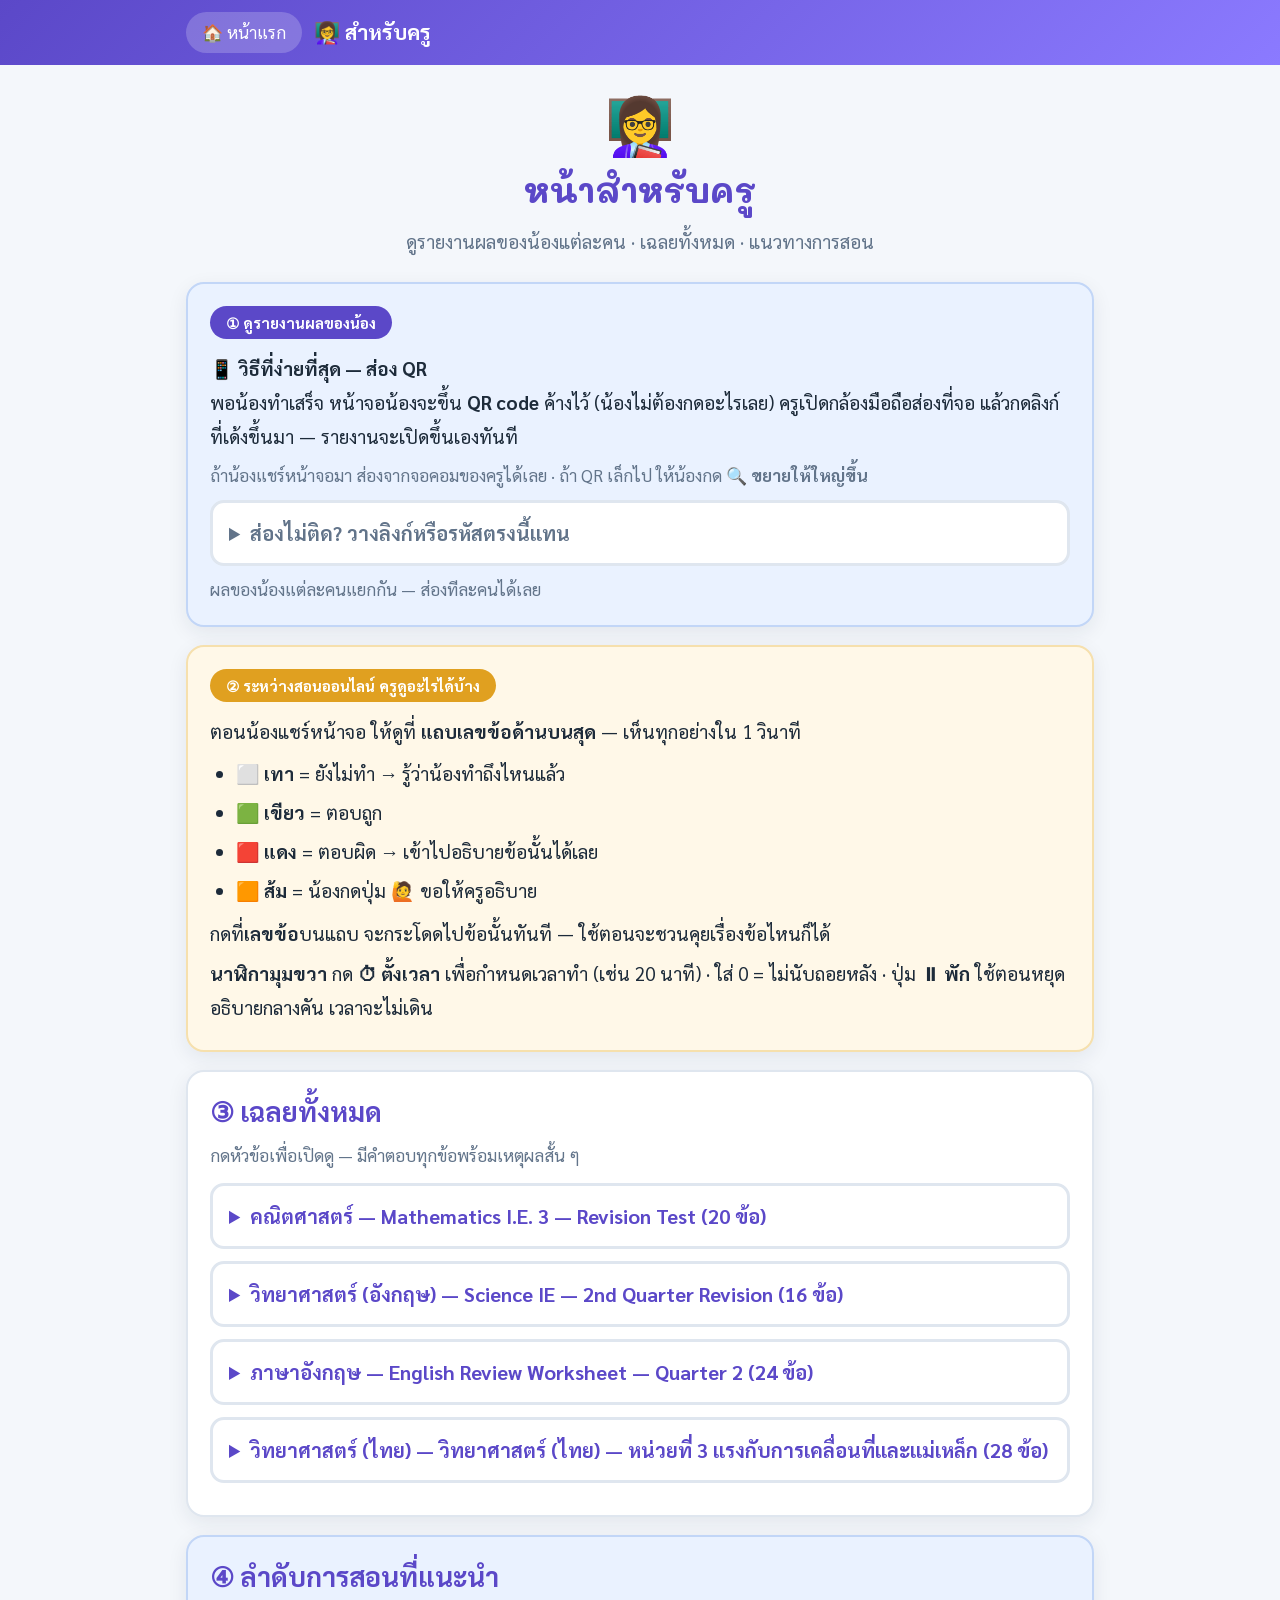
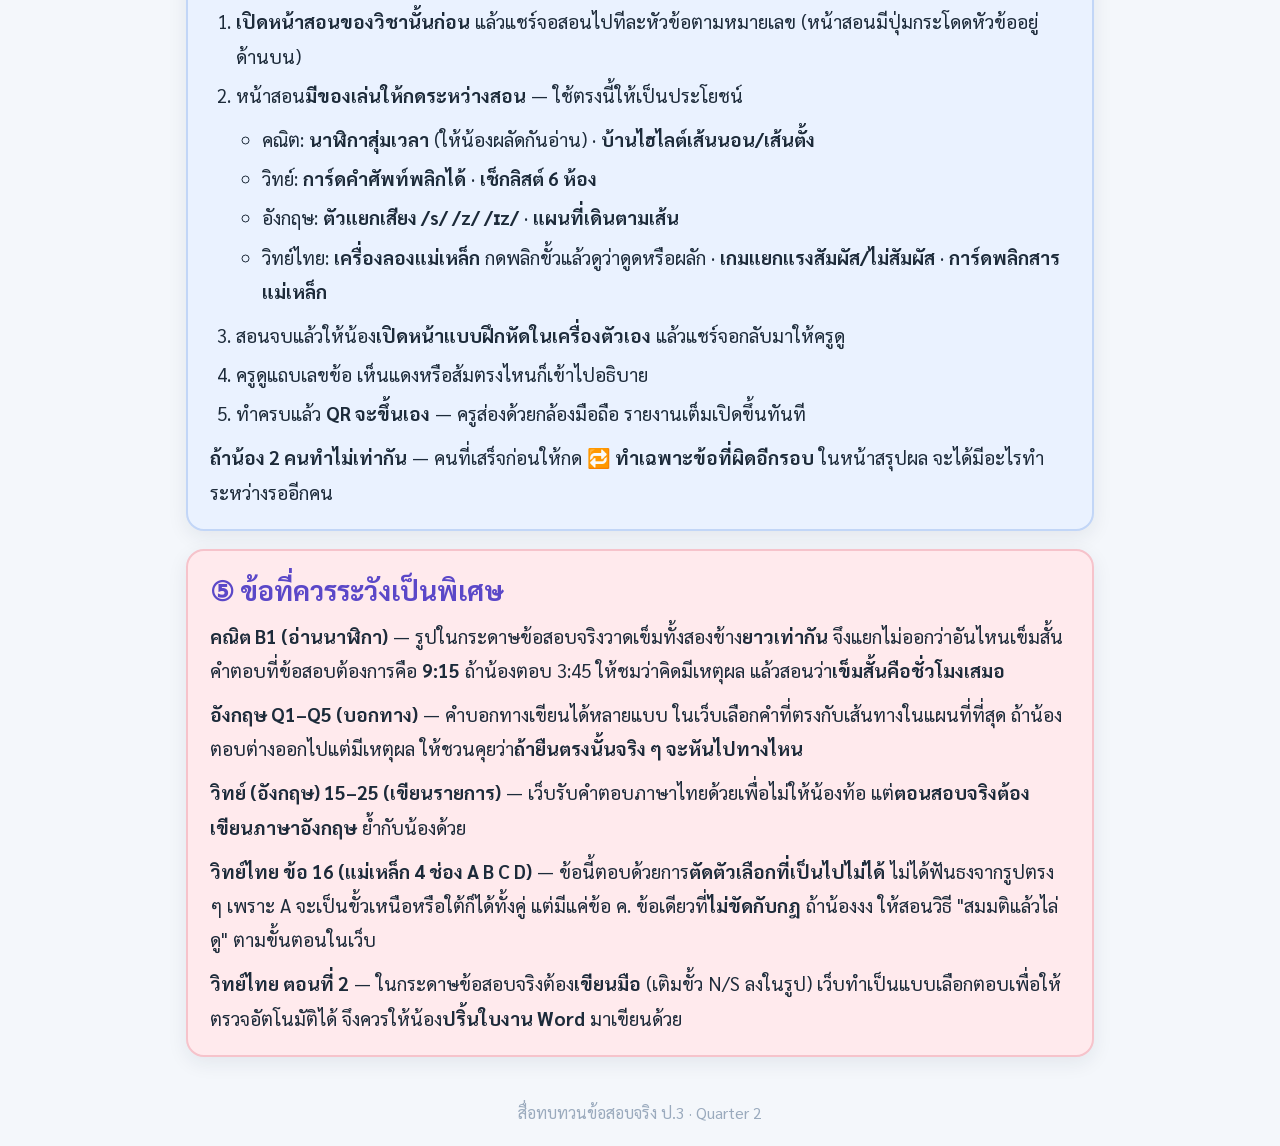
==== commit 6b86e7ef: "Add files via upload" ====
--- a/teacher.html
+++ b/teacher.html
@@ -93,11 +93,13 @@
           <li>คณิต: <b>นาฬิกาสุ่มเวลา</b> (ให้น้องผลัดกันอ่าน) · <b>บ้านไฮไลต์เส้นนอน/เส้นตั้ง</b></li>
           <li>วิทย์: <b>การ์ดคำศัพท์พลิกได้</b> · <b>เช็กลิสต์ 6 ห้อง</b></li>
           <li>อังกฤษ: <b>ตัวแยกเสียง /s/ /z/ /ɪz/</b> · <b>แผนที่เดินตามเส้น</b></li>
+          <li>วิทย์ไทย: <b>เครื่องลองแม่เหล็ก</b> กดพลิกขั้วแล้วดูว่าดูดหรือผลัก ·
+            <b>เกมแยกแรงสัมผัส/ไม่สัมผัส</b> · <b>การ์ดพลิกสารแม่เหล็ก</b></li>
         </ul>
       </li>
       <li>สอนจบแล้วให้น้อง<b>เปิดหน้าแบบฝึกหัดในเครื่องตัวเอง</b> แล้วแชร์จอกลับมาให้ครูดู</li>
       <li>ครูดูแถบเลขข้อ เห็นแดงหรือส้มตรงไหนก็เข้าไปอธิบาย</li>
-      <li>ทำครบแล้วให้กด <b>คัดลอกรหัสผล</b> ส่งมา ครูเอามาวางข้างบนดูรายงานเต็ม</li>
+      <li>ทำครบแล้ว <b>QR จะขึ้นเอง</b> — ครูส่องด้วยกล้องมือถือ รายงานเต็มเปิดขึ้นทันที</li>
     </ol>
     <p><b>ถ้าน้อง 2 คนทำไม่เท่ากัน</b> — คนที่เสร็จก่อนให้กด
       <b>🔁 ทำเฉพาะข้อที่ผิดอีกรอบ</b> ในหน้าสรุปผล จะได้มีอะไรทำระหว่างรออีกคน</p>
@@ -110,8 +112,13 @@
       ถ้าน้องตอบ 3:45 ให้ชมว่าคิดมีเหตุผล แล้วสอนว่า<b>เข็มสั้นคือชั่วโมงเสมอ</b></p>
     <p><b>อังกฤษ Q1–Q5 (บอกทาง)</b> — คำบอกทางเขียนได้หลายแบบ ในเว็บเลือกคำที่ตรงกับเส้นทางในแผนที่ที่สุด
       ถ้าน้องตอบต่างออกไปแต่มีเหตุผล ให้ชวนคุยว่า<b>ถ้ายืนตรงนั้นจริง ๆ จะหันไปทางไหน</b></p>
-    <p><b>วิทย์ 15–25 (เขียนรายการ)</b> — เว็บรับคำตอบภาษาไทยด้วยเพื่อไม่ให้น้องท้อ
+    <p><b>วิทย์ (อังกฤษ) 15–25 (เขียนรายการ)</b> — เว็บรับคำตอบภาษาไทยด้วยเพื่อไม่ให้น้องท้อ
       แต่<b>ตอนสอบจริงต้องเขียนภาษาอังกฤษ</b> ย้ำกับน้องด้วย</p>
+    <p><b>วิทย์ไทย ข้อ 16 (แม่เหล็ก 4 ช่อง A B C D)</b> — ข้อนี้ตอบด้วยการ<b>ตัดตัวเลือกที่เป็นไปไม่ได้</b>
+      ไม่ได้ฟันธงจากรูปตรง ๆ เพราะ A จะเป็นขั้วเหนือหรือใต้ก็ได้ทั้งคู่
+      แต่มีแค่ข้อ ค. ข้อเดียวที่<b>ไม่ขัดกับกฎ</b> ถ้าน้องงง ให้สอนวิธี "สมมติแล้วไล่ดู" ตามขั้นตอนในเว็บ</p>
+    <p><b>วิทย์ไทย ตอนที่ 2</b> — ในกระดาษข้อสอบจริงต้อง<b>เขียนมือ</b> (เติมขั้ว N/S ลงในรูป)
+      เว็บทำเป็นแบบเลือกตอบเพื่อให้ตรวจอัตโนมัติได้ จึงควรให้น้อง<b>ปริ้นใบงาน Word</b> มาเขียนด้วย</p>
   </div>
 
   <p class="foot">สื่อทบทวนข้อสอบจริง ป.3 · Quarter 2</p>
@@ -121,9 +128,11 @@
 <script src="assets/data-math.js"></script>
 <script src="assets/data-science.js"></script>
 <script src="assets/data-english.js"></script>
+<script src="assets/data-sci-th.js"></script>
 <script>
-var SETS = { math: DATA_MATH, sci: DATA_SCIENCE, eng: DATA_ENGLISH };
-var NAMES = { math: 'คณิตศาสตร์', sci: 'วิทยาศาสตร์', eng: 'ภาษาอังกฤษ' };
+var SETS = { math: DATA_MATH, sci: DATA_SCIENCE, eng: DATA_ENGLISH, vit: DATA_SCI_TH };
+var NAMES = { math: 'คณิตศาสตร์', sci: 'วิทยาศาสตร์ (อังกฤษ)',
+              eng: 'ภาษาอังกฤษ', vit: 'วิทยาศาสตร์ (ไทย)' };
 var KEY = 'กขคง';
 
 function strip(h) { return String(h).replace(/<[^>]*>/g, '').replace(/\s+/g, ' ').trim(); }
@@ -157,31 +166,39 @@
 })();
 
 /* ---------------- ถอดรหัสผล ---------------- */
-var SUBJ_CH = { m: 'math', s: 'sci', e: 'eng' };
+var SUBJ_CH = { m: 'math', s: 'sci', e: 'eng', v: 'vit' };
 
 /* รหัสแบบใหม่ (สั้น อยู่หลัง # ในลิงก์ QR):
    2 + วิชา(1) + เวลารวม base36(3) + [คะแนน(1) + วินาที base36(2)] ต่อข้อ + '~' + ชื่อ(base64url) */
 function decodeV2(code) {
-  var m = code.match(/^2([mse])([0-9a-z]{3})((?:[0-9A-J][0-9a-z]{2})+)(?:~([A-Za-z0-9\-_]*))?$/);
+  var m = code.match(/^([23])([msev])([0-9a-z]{3})((?:[0-9A-J][0-9a-z]{2})+)(?:~([A-Za-z0-9\-_]*))?$/);
   if (!m) return null;
-  var name = '';
-  if (m[4]) {
+  var ver = m[1], name = '';
+  if (m[5]) {
     try {
-      var b = m[4].replace(/-/g, '+').replace(/_/g, '/');
+      var b = m[5].replace(/-/g, '+').replace(/_/g, '/');
       while (b.length % 4) b += '=';
-      name = decodeURIComponent(escape(atob(b)));
+      var raw = atob(b);
+      if (ver === '2') {
+        name = decodeURIComponent(escape(raw));          /* รูปแบบเดิม (UTF-8) */
+      } else {
+        for (var q = 0; q < raw.length; q++) {           /* รูปแบบบีบ 1 ไบต์/ตัวอักษร */
+          var cc = raw.charCodeAt(q);
+          name += String.fromCharCode(cc < 0x80 ? cc : 0x0E00 + (cc - 0x80));
+        }
+      }
     } catch (e) { name = ''; }
   }
   var rows = [];
-  for (var i = 0; i < m[3].length; i += 3) {
-    var g = m[3].charAt(i), help = /[A-J]/.test(g);
+  for (var i = 0; i < m[4].length; i += 3) {
+    var g = m[4].charAt(i), help = /[A-J]/.test(g);
     rows.push({
       got: help ? g.charCodeAt(0) - 65 : parseInt(g, 10),
       help: help,
-      sec: parseInt(m[3].substr(i + 1, 2), 36) || 0
+      sec: parseInt(m[4].substr(i + 1, 2), 36) || 0
     });
   }
-  return { subject: SUBJ_CH[m[1]], name: name || '-', total: parseInt(m[2], 36) || 0, rows: rows };
+  return { subject: SUBJ_CH[m[2]], name: name || '-', total: parseInt(m[3], 36) || 0, rows: rows };
 }
 
 function decode(code) {
--- a/assets/style.css
+++ b/assets/style.css
@@ -22,6 +22,8 @@
   --sci-2: #37bd98;
   --eng: #d6336c;
   --eng-2: #ff7aa8;
+  --vit: #b5451b;
+  --vit-2: #f07a3f;
 
   --radius: 18px;
   --shadow: 0 6px 20px rgba(29, 43, 58, .08);
@@ -42,6 +44,7 @@
 body.math { --theme: var(--math); --theme2: var(--math-2); }
 body.sci  { --theme: var(--sci);  --theme2: var(--sci-2); }
 body.eng  { --theme: var(--eng);  --theme2: var(--eng-2); }
+body.vit  { --theme: var(--vit);  --theme2: var(--vit-2); }
 body.home { --theme: #5b48c8;     --theme2: #8b7aff; }
 
 /* ---------- top bar ---------- */
@@ -137,10 +140,13 @@
 .subj.s .t, .subj.s .pill.go { color: #fff; background: var(--sci); }
 .subj.e { border-color: #f9c9da; border-top-color: var(--eng); }
 .subj.e .t, .subj.e .pill.go { color: #fff; background: var(--eng); }
+.subj.v { border-color: #f7d3c1; border-top-color: var(--vit); }
+.subj.v .t, .subj.v .pill.go { color: #fff; background: var(--vit); }
 .subj .t { background: none !important; }
 .subj.m .t { color: var(--math); }
 .subj.s .t { color: var(--sci); }
 .subj.e .t { color: var(--eng); }
+.subj.v .t { color: var(--vit); }
 
 /* ============================================================
    แถบสถานะ (ครูดูจากหน้าจอที่แชร์ได้ทันที)
@@ -175,11 +181,14 @@
 .strip {
   display: flex; gap: 5px; flex-wrap: wrap; padding: 0 16px 9px;
   max-width: 940px; margin: 0 auto;
+  max-height: 84px; overflow-y: auto;          /* วิชาที่ข้อเยอะจะได้ไม่ดันแถบสูงเกินไป */
+  overscroll-behavior: contain;
 }
 .strip .dot {
-  width: 30px; height: 30px; border-radius: 9px; border: none;
-  background: rgba(255,255,255,.28); color: #fff;
+  min-width: 30px; height: 30px; padding: 0 6px; border-radius: 9px; border: none;
+  background: rgba(255,255,255,.28); color: #fff; white-space: nowrap;
   font-family: 'Nunito', sans-serif; font-size: 14px; font-weight: 800; cursor: pointer;
+  line-height: 30px;
 }
 .strip .dot.ok   { background: #2ee08a; color: #06452a; }
 .strip .dot.no   { background: #ff8095; color: #5c0011; }
